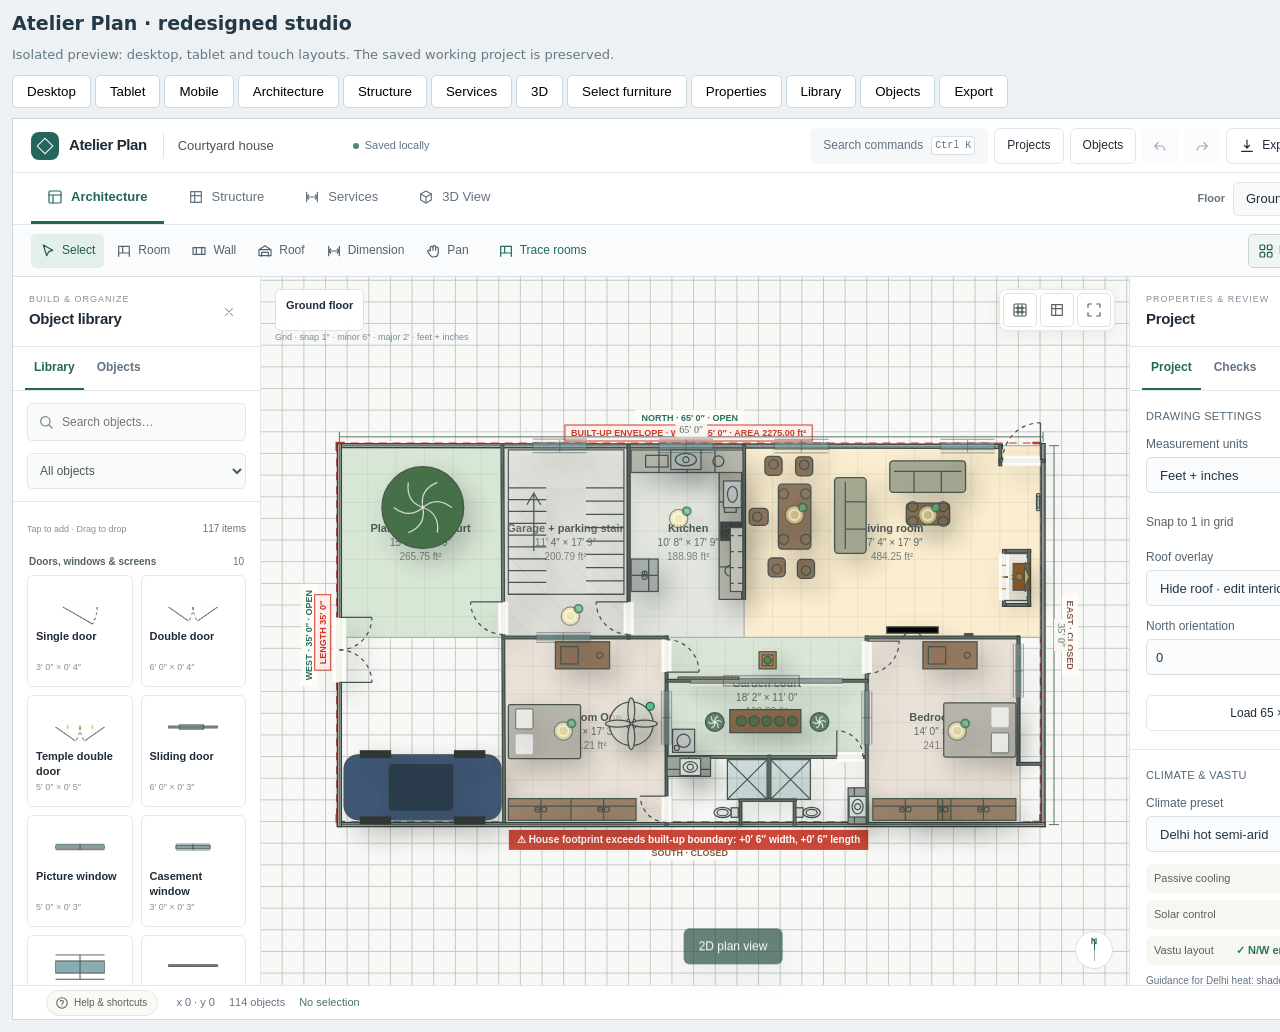
==== tests/ui-preview.html @ fae2cad9 "Redesign studio navigation and adaptive property sheets" ====
<!doctype html>
<html lang="en"><meta charset="utf-8"><title>Atelier Plan · Studio UI preview</title>
<style>body{margin:12px;font:13px system-ui;background:#edf1f4;color:#243846}h1{font-size:19px;margin:0 0 8px}p{color:#647785}button{padding:8px 14px;margin:0 4px 6px 0;border:1px solid #cad8e1;background:white;border-radius:5px;cursor:pointer}iframe{display:block;border:1px solid #cbd8e0;width:1440px;height:900px;margin-top:4px}</style>
<h1>Atelier Plan · redesigned studio</h1><p>Isolated preview: desktop, tablet and touch layouts. The saved working project is preserved.</p>
<button id="desktop">Desktop</button><button id="tablet">Tablet</button><button id="mobile">Mobile</button><button id="architecture">Architecture</button><button id="structure">Structure</button><button id="services">Services</button><button id="three">3D</button><button id="edit">Select furniture</button><button id="properties">Properties</button><button id="library">Library</button><button id="objects">Objects</button><button id="export">Export</button>
<iframe id="app" title="Redesigned studio preview" src="../index.html?test=1"></iframe>
<script>
const frame=document.getElementById('app');
frame.onload=()=>{const A=frame.contentWindow.Atelier;A.state.project=A.normalizeProject(A.deep(A.DEFAULT));A.state.project.name='Courtyard house';A.state.selected=null;A.state.selectedIds.clear();A.state.history=[];A.state.future=[];A.setWorkspace('architecture');A.syncUI();A.fitPlan();};
for(const [name,width,height] of [['desktop',1440,900],['tablet',820,900],['mobile',390,844]])document.getElementById(name).onclick=()=>{frame.style.width=width+'px';frame.style.height=height+'px';requestAnimationFrame(()=>{const A=frame.contentWindow.Atelier;A.resizeCanvas();A.fitPlan();});};
for(const name of ['architecture','structure','services'])document.getElementById(name).onclick=()=>frame.contentWindow.Atelier.setWorkspace(name);
document.getElementById('three').onclick=()=>frame.contentWindow.Atelier.setView('3d');
document.getElementById('edit').onclick=()=>{const A=frame.contentWindow.Atelier;A.setWorkspace('architecture');A.select(A.floor().items.find(o=>o.shape==='bed')?.id||A.floor().items[0]?.id);A.studioUI.showPanel('inspector');};
for(const name of ['properties','library','objects','export'])document.getElementById(name).onclick=()=>{const A=frame.contentWindow.Atelier;if(name==='properties')A.studioUI.showPanel('inspector');else if(name==='export')A.studioUI.openExport();else A.studioUI.showLibrary(name);};
</script></html>
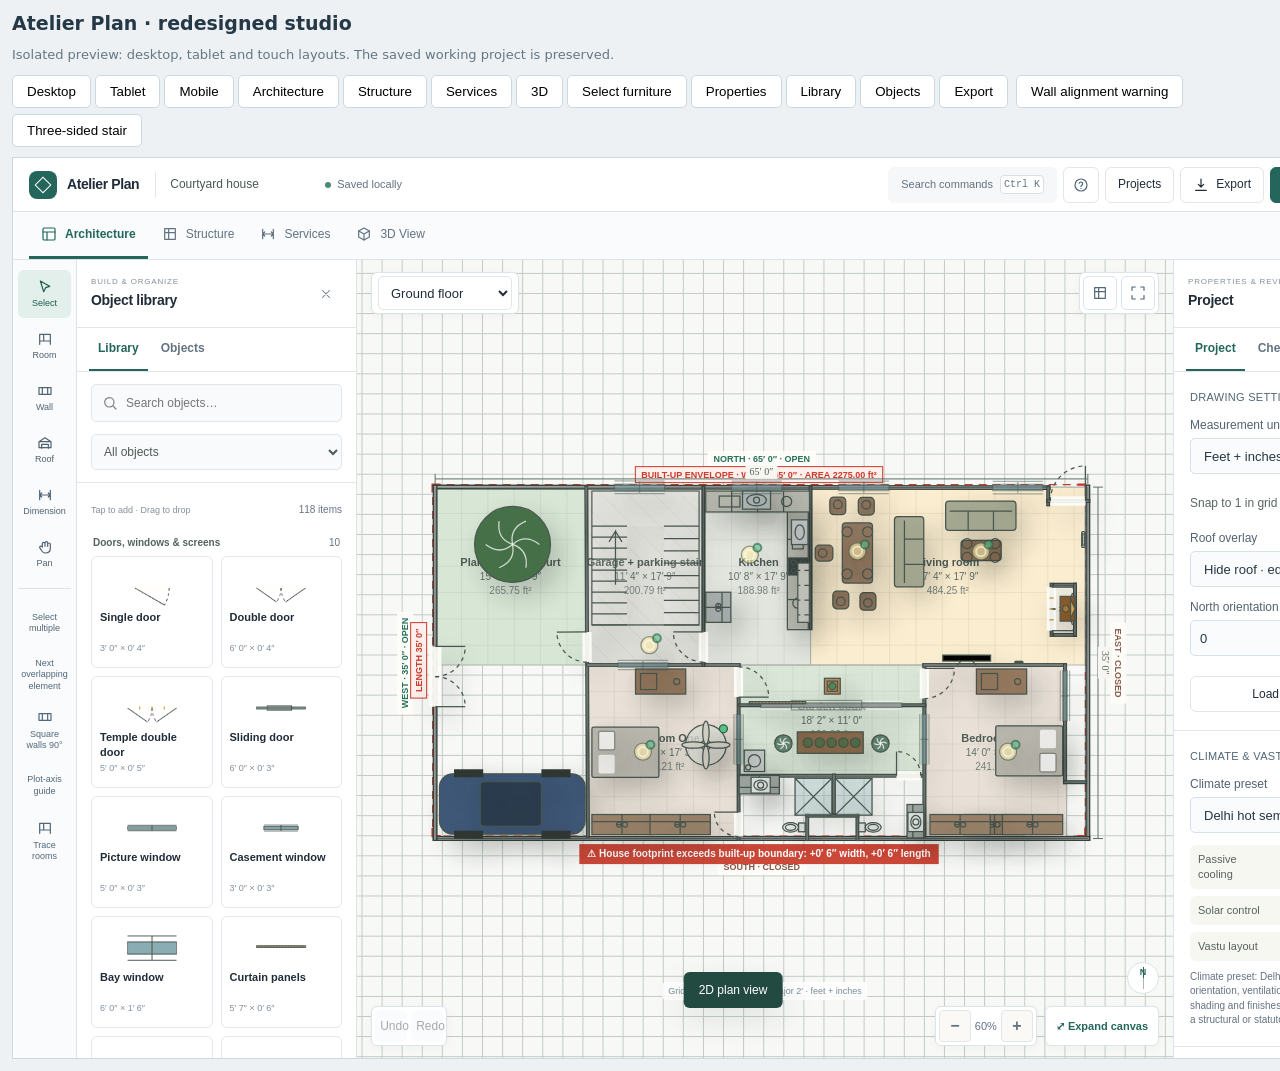
==== commit ad42625f: "Improve layout editing, stair connections, and read-only sharing" ====
--- a/tests/ui-preview.html
+++ b/tests/ui-preview.html
@@ -3,6 +3,8 @@
 <style>body{margin:12px;font:13px system-ui;background:#edf1f4;color:#243846}h1{font-size:19px;margin:0 0 8px}p{color:#647785}button{padding:8px 14px;margin:0 4px 6px 0;border:1px solid #cad8e1;background:white;border-radius:5px;cursor:pointer}iframe{display:block;border:1px solid #cbd8e0;width:1440px;height:900px;margin-top:4px}</style>
 <h1>Atelier Plan · redesigned studio</h1><p>Isolated preview: desktop, tablet and touch layouts. The saved working project is preserved.</p>
 <button id="desktop">Desktop</button><button id="tablet">Tablet</button><button id="mobile">Mobile</button><button id="architecture">Architecture</button><button id="structure">Structure</button><button id="services">Services</button><button id="three">3D</button><button id="edit">Select furniture</button><button id="properties">Properties</button><button id="library">Library</button><button id="objects">Objects</button><button id="export">Export</button>
+<button id="wallWarning">Wall alignment warning</button>
+<button id="stairPreview">Three-sided stair</button>
 <iframe id="app" title="Redesigned studio preview" src="../index.html?test=1"></iframe>
 <script>
 const frame=document.getElementById('app');
@@ -10,6 +12,8 @@
 for(const [name,width,height] of [['desktop',1440,900],['tablet',820,900],['mobile',390,844]])document.getElementById(name).onclick=()=>{frame.style.width=width+'px';frame.style.height=height+'px';requestAnimationFrame(()=>{const A=frame.contentWindow.Atelier;A.resizeCanvas();A.fitPlan();});};
 for(const name of ['architecture','structure','services'])document.getElementById(name).onclick=()=>frame.contentWindow.Atelier.setWorkspace(name);
 document.getElementById('three').onclick=()=>frame.contentWindow.Atelier.setView('3d');
+document.getElementById('stairPreview').onclick=()=>{const A=frame.contentWindow.Atelier,p=A.deep(A.DEFAULT);p.name='11 ft 6 in × 9 ft 6 in stair';p.floors=[{id:'stair-preview-floor',name:'Stair room',elevation:0,rooms:[{id:'stair-room',type:'room',name:'Stair room · clear dimensions',x:0,y:0,w:350.52,d:289.56,ceilingHeight:304.8,color:'#eee7d9',floorMaterial:'Concrete'}],walls:[],items:[],dimensions:[],columns:[],beams:[]}];p.activeFloor=0;p.site.width=350.52;p.site.depth=289.56;p.builtUp.width=350.52;p.builtUp.depth=289.56;p.camera.wallMode='hidden';A.state.project=A.normalizeProject(p);A.state.history=[];A.state.future=[];A.setWorkspace('architecture');A.addObjectToPlan('three-side-stairs',{x:175.26,y:144.78});const o=A.findEntity(A.state.selected);o.x=0;o.y=0;o.stairStartSide='long';o.stairHandedness='right';A.connectStairUpper(o.id);A.continueStairUp(o.id);A.state.project.camera.allFloors=true;A.viewStairFloor(A.state.project.floors[0].id,o.id);A.studioUI.showPanel('inspector');};
+document.getElementById('wallWarning').onclick=()=>{const A=frame.contentWindow.Atelier,p=A.deep(A.DEFAULT);p.name='Wall alignment warning';p.activeFloor=0;p.floors=[{id:'warning-floor',name:'Wall correction',elevation:0,rooms:[],items:[],dimensions:[],columns:[],beams:[],walls:[{id:'warning-a',name:'Top wall',type:'wall',x1:0,y1:0,x2:500,y2:0,thickness:10,height:280},{id:'warning-b',name:'Right wall',type:'wall',x1:500,y1:0,x2:500,y2:400,thickness:10,height:280},{id:'warning-c',name:'Diagonal wall',type:'wall',x1:500,y1:400,x2:0,y2:0,thickness:10,height:280}]}];A.state.project=A.normalizeProject(p);A.state.history=[];A.state.future=[];A.state.selected=null;A.state.selectedIds.clear();A.setWorkspace('architecture');A.syncUI();A.fitPlan();A.squareWalls();};
 document.getElementById('edit').onclick=()=>{const A=frame.contentWindow.Atelier;A.setWorkspace('architecture');A.select(A.floor().items.find(o=>o.shape==='bed')?.id||A.floor().items[0]?.id);A.studioUI.showPanel('inspector');};
 for(const name of ['properties','library','objects','export'])document.getElementById(name).onclick=()=>{const A=frame.contentWindow.Atelier;if(name==='properties')A.studioUI.showPanel('inspector');else if(name==='export')A.studioUI.openExport();else A.studioUI.showLibrary(name);};
 </script></html>
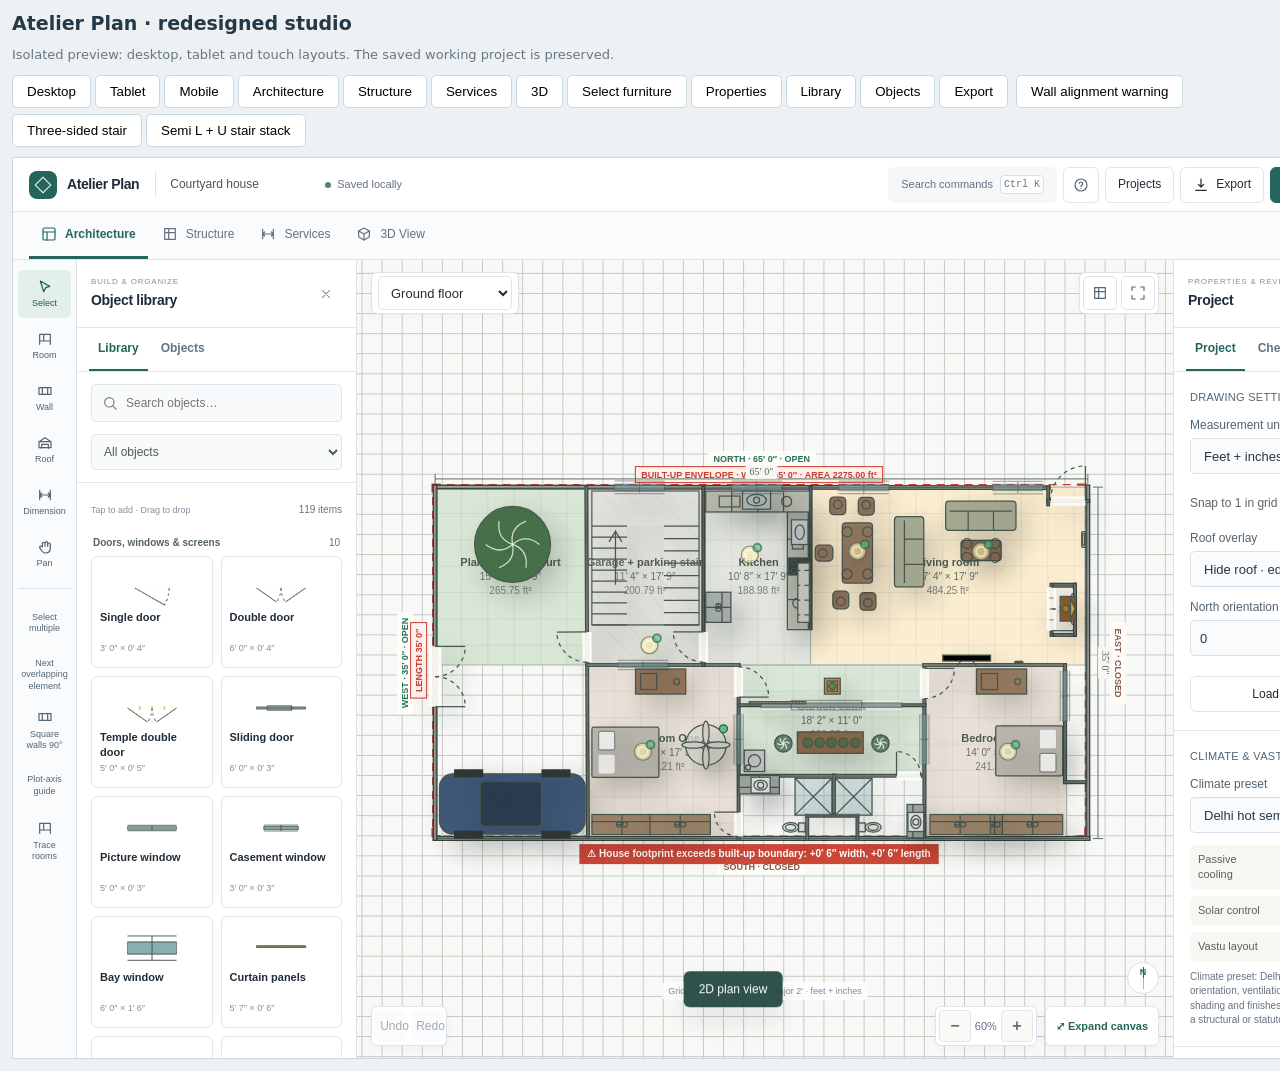
==== commit c37f0567: "Add unfolded Semi L stair with compact U floor connection" ====
--- a/tests/ui-preview.html
+++ b/tests/ui-preview.html
@@ -4,15 +4,22 @@
 <h1>Atelier Plan · redesigned studio</h1><p>Isolated preview: desktop, tablet and touch layouts. The saved working project is preserved.</p>
 <button id="desktop">Desktop</button><button id="tablet">Tablet</button><button id="mobile">Mobile</button><button id="architecture">Architecture</button><button id="structure">Structure</button><button id="services">Services</button><button id="three">3D</button><button id="edit">Select furniture</button><button id="properties">Properties</button><button id="library">Library</button><button id="objects">Objects</button><button id="export">Export</button>
 <button id="wallWarning">Wall alignment warning</button>
-<button id="stairPreview">Three-sided stair</button>
+<button id="stairPreview">Three-sided stair</button><button id="semiLPreview">Semi L + U stair stack</button>
 <iframe id="app" title="Redesigned studio preview" src="../index.html?test=1"></iframe>
 <script>
 const frame=document.getElementById('app');
-frame.onload=()=>{const A=frame.contentWindow.Atelier;A.state.project=A.normalizeProject(A.deep(A.DEFAULT));A.state.project.name='Courtyard house';A.state.selected=null;A.state.selectedIds.clear();A.state.history=[];A.state.future=[];A.setWorkspace('architecture');A.syncUI();A.fitPlan();};
+frame.onload=()=>{const A=frame.contentWindow.Atelier;A.state.project=A.normalizeProject(A.deep(A.DEFAULT));A.state.project.name='Courtyard house';A.state.selected=null;A.state.selectedIds.clear();A.state.history=[];A.state.future=[];A.setWorkspace('architecture');A.syncUI();A.fitPlan();if(new URLSearchParams(location.search).get('stair')==='semi-l')document.getElementById('semiLPreview').click();};
 for(const [name,width,height] of [['desktop',1440,900],['tablet',820,900],['mobile',390,844]])document.getElementById(name).onclick=()=>{frame.style.width=width+'px';frame.style.height=height+'px';requestAnimationFrame(()=>{const A=frame.contentWindow.Atelier;A.resizeCanvas();A.fitPlan();});};
 for(const name of ['architecture','structure','services'])document.getElementById(name).onclick=()=>frame.contentWindow.Atelier.setWorkspace(name);
 document.getElementById('three').onclick=()=>frame.contentWindow.Atelier.setView('3d');
 document.getElementById('stairPreview').onclick=()=>{const A=frame.contentWindow.Atelier,p=A.deep(A.DEFAULT);p.name='11 ft 6 in × 9 ft 6 in stair';p.floors=[{id:'stair-preview-floor',name:'Stair room',elevation:0,rooms:[{id:'stair-room',type:'room',name:'Stair room · clear dimensions',x:0,y:0,w:350.52,d:289.56,ceilingHeight:304.8,color:'#eee7d9',floorMaterial:'Concrete'}],walls:[],items:[],dimensions:[],columns:[],beams:[]}];p.activeFloor=0;p.site.width=350.52;p.site.depth=289.56;p.builtUp.width=350.52;p.builtUp.depth=289.56;p.camera.wallMode='hidden';A.state.project=A.normalizeProject(p);A.state.history=[];A.state.future=[];A.setWorkspace('architecture');A.addObjectToPlan('three-side-stairs',{x:175.26,y:144.78});const o=A.findEntity(A.state.selected);o.x=0;o.y=0;o.stairStartSide='long';o.stairHandedness='right';A.connectStairUpper(o.id);A.continueStairUp(o.id);A.state.project.camera.allFloors=true;A.viewStairFloor(A.state.project.floors[0].id,o.id);A.studioUI.showPanel('inspector');};
+document.getElementById('semiLPreview').onclick=()=>{
+ const A=frame.contentWindow.Atelier,p=A.deep(A.DEFAULT),floor=(id,name,elevation)=>({id,name,elevation,rooms:[],walls:[],items:[],dimensions:[],columns:[],beams:[]});
+ p.name='Ground Semi L to first-floor U stair';p.floors=[floor('semi-ground','Ground floor · long entrance',0),floor('semi-first','First floor · compact U stair',304.8)];p.activeFloor=1;p.site.width=700;p.site.depth=420;p.builtUp.width=700;p.builtUp.depth=420;p.camera.wallMode='hidden';
+ const upper={...A.deep(A.CATALOG.find(o=>o.type==='three-side-stairs')),id:'semi-upper-u',x:250,y:60,rotation:0,elevation:0};p.floors[1].items.push(upper);
+ for(const f of p.floors)f.rooms.push({id:'room-'+f.id,type:'room',name:f.name,x:f.elevation?250:40,y:60,w:f.elevation?350.52:560.52,d:289.56,ceilingHeight:304.8,color:'#eee7d9',floorMaterial:'Concrete'});
+ A.state.project=A.normalizeProject(p);A.state.history=[];A.state.future=[];A.state.selected=null;A.state.selectedIds.clear();A.setWorkspace('architecture');A.syncUI();A.select(upper.id);A.addSemiLStairBelow(upper.id);Object.assign(A.state.project.camera,{yaw:-38,pitch:34,zoom:.56,allFloors:true});A.studioUI.showPanel('inspector');
+};
 document.getElementById('wallWarning').onclick=()=>{const A=frame.contentWindow.Atelier,p=A.deep(A.DEFAULT);p.name='Wall alignment warning';p.activeFloor=0;p.floors=[{id:'warning-floor',name:'Wall correction',elevation:0,rooms:[],items:[],dimensions:[],columns:[],beams:[],walls:[{id:'warning-a',name:'Top wall',type:'wall',x1:0,y1:0,x2:500,y2:0,thickness:10,height:280},{id:'warning-b',name:'Right wall',type:'wall',x1:500,y1:0,x2:500,y2:400,thickness:10,height:280},{id:'warning-c',name:'Diagonal wall',type:'wall',x1:500,y1:400,x2:0,y2:0,thickness:10,height:280}]}];A.state.project=A.normalizeProject(p);A.state.history=[];A.state.future=[];A.state.selected=null;A.state.selectedIds.clear();A.setWorkspace('architecture');A.syncUI();A.fitPlan();A.squareWalls();};
 document.getElementById('edit').onclick=()=>{const A=frame.contentWindow.Atelier;A.setWorkspace('architecture');A.select(A.floor().items.find(o=>o.shape==='bed')?.id||A.floor().items[0]?.id);A.studioUI.showPanel('inspector');};
 for(const name of ['properties','library','objects','export'])document.getElementById(name).onclick=()=>{const A=frame.contentWindow.Atelier;if(name==='properties')A.studioUI.showPanel('inspector');else if(name==='export')A.studioUI.openExport();else A.studioUI.showLibrary(name);};
